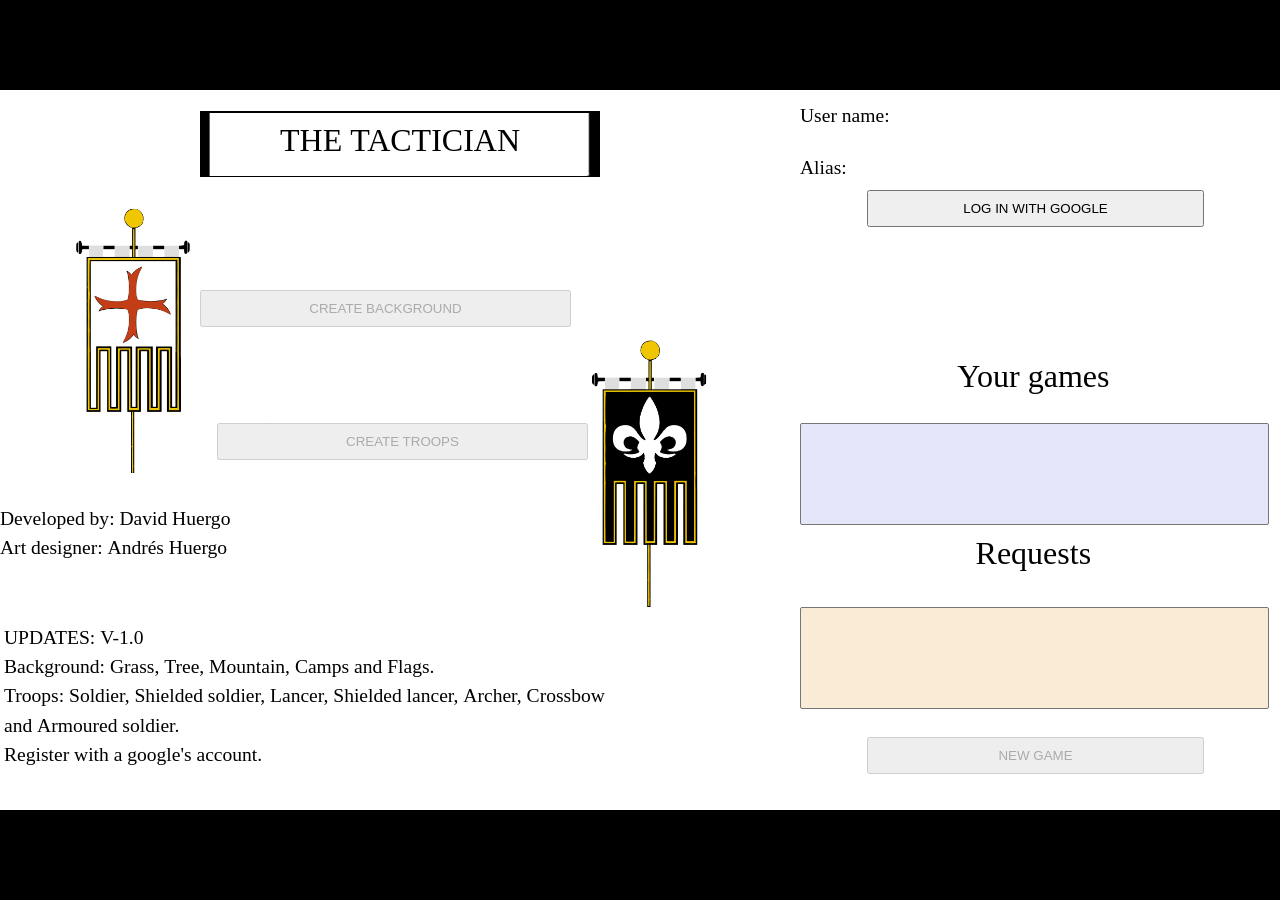
==== Tactician/index.html @ 802c5b06 "Add files via upload" ====
﻿<!DOCTYPE html>
<html>
<head>
    <meta charset="UTF-8" />
	<meta http-equiv="X-UA-Compatible" content="IE=edge,chrome=1" />
	<title>Estratega</title>
	
	<!-- Standardised web app manifest -->
	<link rel="manifest" href="appmanifest.json" />
	
	<!-- Allow fullscreen mode on iOS devices. (These are Apple specific meta tags.) -->
	<meta name="viewport" content="width=device-width, initial-scale=1.0, maximum-scale=1.0, minimum-scale=1.0, user-scalable=no, minimal-ui" />
	<meta name="apple-mobile-web-app-capable" content="yes" />
	<meta name="apple-mobile-web-app-status-bar-style" content="black" />
	<link rel="apple-touch-icon" sizes="256x256" href="icon-256.png" />
	<meta name="HandheldFriendly" content="true" />
	
	<!-- Chrome for Android web app tags -->
	<meta name="mobile-web-app-capable" content="yes" />
	<link rel="shortcut icon" sizes="256x256" href="icon-256.png" />

    <!-- All margins and padding must be zero for the canvas to fill the screen. -->
	<style type="text/css">
		* {
			padding: 0;
			margin: 0;
		}
		html, body {
			background: #000;
			color: #fff;
			overflow: hidden;
			touch-action: none;
			-ms-touch-action: none;
		}
		canvas {
			touch-action-delay: none;
			touch-action: none;
			-ms-touch-action: none;
		}
    </style>
	

</head> 
 
<body> 
	<div id="fb-root"></div>
	
	<script>
	// Issue a warning if trying to preview an exported project on disk.
	(function(){
		// Check for running exported on file protocol
		if (window.location.protocol.substr(0, 4) === "file")
		{
			alert("Exported games won't work until you upload them. (When running on the file:/// protocol, browsers block many features from working for security reasons.)");
		}
	})();
	</script>
	
	<!-- The canvas must be inside a div called c2canvasdiv -->
	<div id="c2canvasdiv">
	
		<!-- The canvas the project will render to.  If you change its ID, don't forget to change the
		ID the runtime looks for in the jQuery events above (ready() and cr_sizeCanvas()). -->
		<canvas id="c2canvas" width="1920" height="1080">
			<!-- This text is displayed if the visitor's browser does not support HTML5.
			You can change it, but it is a good idea to link to a description of a browser
			and provide some links to download some popular HTML5-compatible browsers. -->
			<h1>Your browser does not appear to support HTML5.  Try upgrading your browser to the latest version.  <a href="http://www.whatbrowser.org">What is a browser?</a>
			<br/><br/><a href="http://www.microsoft.com/windows/internet-explorer/default.aspx">Microsoft Internet Explorer</a><br/>
			<a href="http://www.mozilla.com/firefox/">Mozilla Firefox</a><br/>
			<a href="http://www.google.com/chrome/">Google Chrome</a><br/>
			<a href="http://www.apple.com/safari/download/">Apple Safari</a></h1>
		</canvas>
		
	</div>
	
	<!-- Pages load faster with scripts at the bottom -->
	
	<!-- Construct 2 exported games require jQuery. -->
	<script src="jquery-3.4.1.min.js"></script>

	<script src="firebase.js"></script>

	
    <!-- The runtime script.  You can rename it, but don't forget to rename the reference here as well.
    This file will have been minified and obfuscated if you enabled "Minify script" during export. -->
	<script src="c2runtime.js"></script>

    <script>
		// Start the Construct 2 project running on window load.
		jQuery(document).ready(function ()
		{			
			// Create new runtime using the c2canvas
			cr_createRuntime("c2canvas");
		});
		
		// Pause and resume on page becoming visible/invisible
		function onVisibilityChanged() {
			if (document.hidden || document.mozHidden || document.webkitHidden || document.msHidden)
				cr_setSuspended(true);
			else
				cr_setSuspended(false);
		};
		
		document.addEventListener("visibilitychange", onVisibilityChanged, false);
		document.addEventListener("mozvisibilitychange", onVisibilityChanged, false);
		document.addEventListener("webkitvisibilitychange", onVisibilityChanged, false);
		document.addEventListener("msvisibilitychange", onVisibilityChanged, false);
		
		function OnRegisterSWError(e)
		{
			console.warn("Failed to register service worker: ", e);
		};
		
		// Runtime calls this global method when ready to start caching (i.e. after startup).
		// This registers the service worker which caches resources for offline support.
		window.C2_RegisterSW = function C2_RegisterSW()
		{
			if (!navigator.serviceWorker)
				return;		// no SW support, ignore call
			
			try {
				navigator.serviceWorker.register("sw.js", { scope: "./" })
				.then(function (reg)
				{
					console.log("Registered service worker on " + reg.scope);
				})
				.catch(OnRegisterSWError);
			}
			catch (e)
			{
				OnRegisterSWError(e);
			}
		};
    </script>
</body> 
</html>
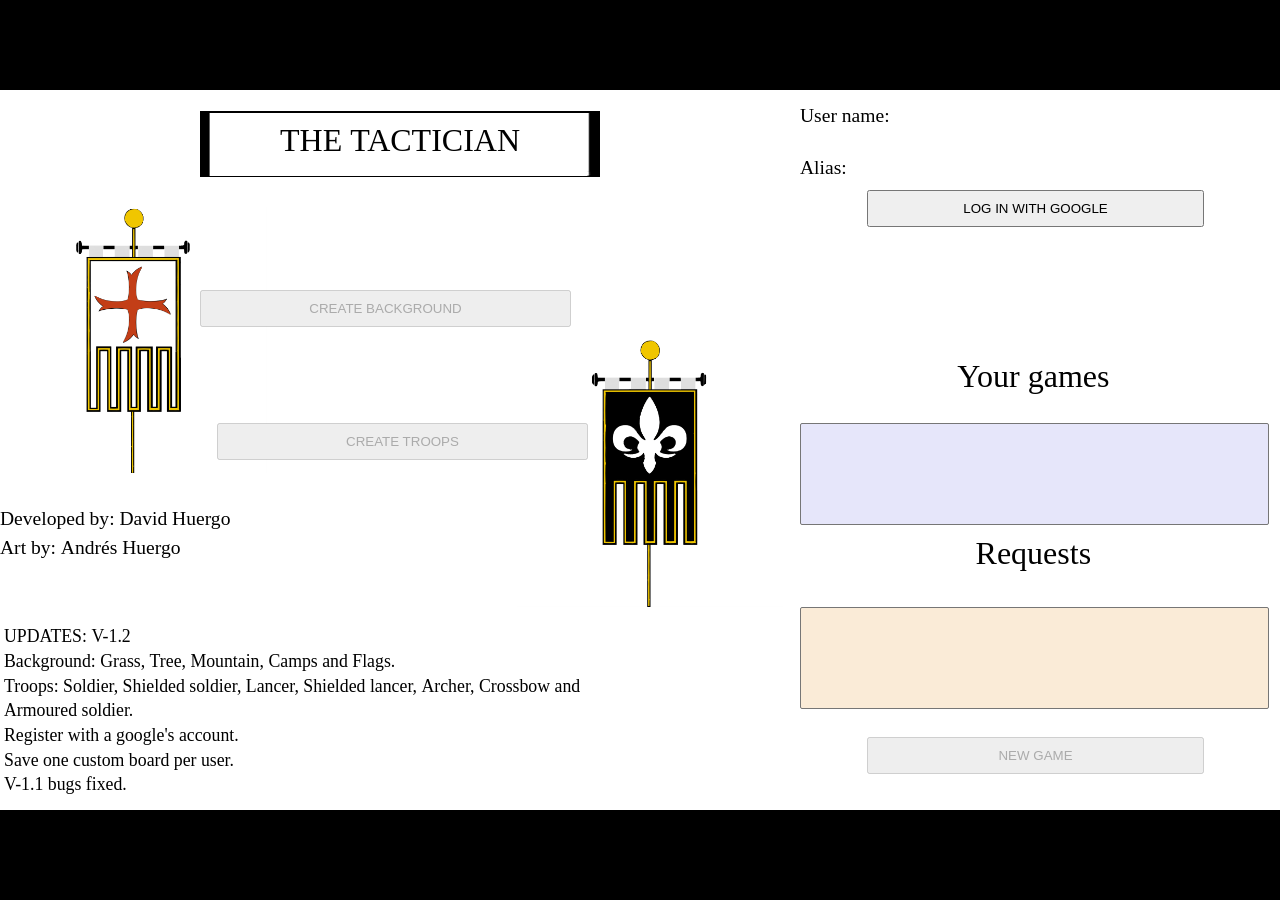
==== commit 60c3dd3d: "Add files via upload" ====
--- a/Tactician/index.html
+++ b/Tactician/index.html
@@ -3,7 +3,7 @@
 <head>
     <meta charset="UTF-8" />
 	<meta http-equiv="X-UA-Compatible" content="IE=edge,chrome=1" />
-	<title>Estratega</title>
+	<title>The Tactician</title>
 	
 	<!-- Standardised web app manifest -->
 	<link rel="manifest" href="appmanifest.json" />
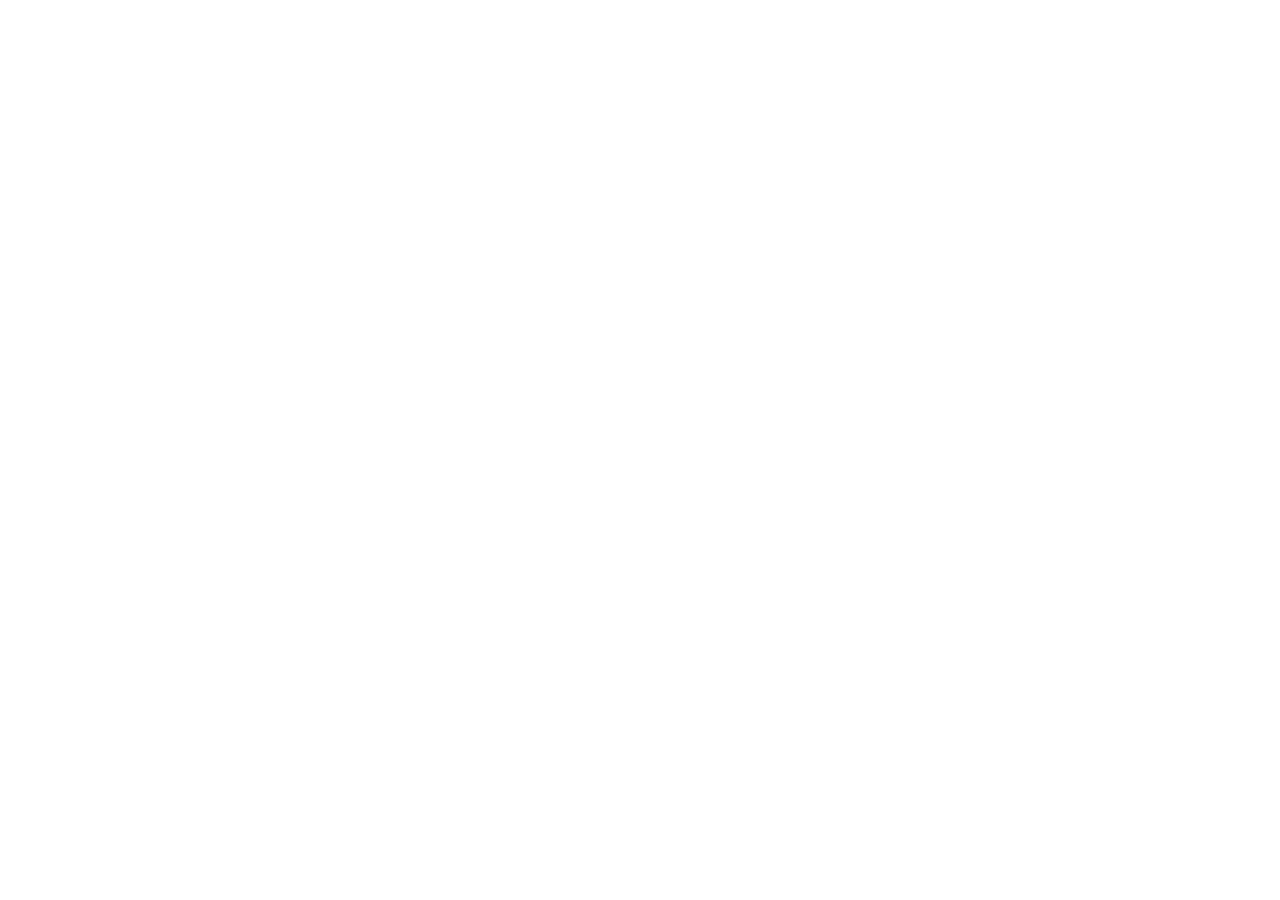
==== commit 352d2e95: "New Tactician -- UI/Cards/Pets" ====
--- a/Tactician/index.html
+++ b/Tactician/index.html
@@ -1,137 +1,18 @@
-﻿<!DOCTYPE html>
-<html>
-<head>
-    <meta charset="UTF-8" />
-	<meta http-equiv="X-UA-Compatible" content="IE=edge,chrome=1" />
-	<title>The Tactician</title>
-	
-	<!-- Standardised web app manifest -->
-	<link rel="manifest" href="appmanifest.json" />
-	
-	<!-- Allow fullscreen mode on iOS devices. (These are Apple specific meta tags.) -->
-	<meta name="viewport" content="width=device-width, initial-scale=1.0, maximum-scale=1.0, minimum-scale=1.0, user-scalable=no, minimal-ui" />
-	<meta name="apple-mobile-web-app-capable" content="yes" />
-	<meta name="apple-mobile-web-app-status-bar-style" content="black" />
-	<link rel="apple-touch-icon" sizes="256x256" href="icon-256.png" />
-	<meta name="HandheldFriendly" content="true" />
-	
-	<!-- Chrome for Android web app tags -->
-	<meta name="mobile-web-app-capable" content="yes" />
-	<link rel="shortcut icon" sizes="256x256" href="icon-256.png" />
-
-    <!-- All margins and padding must be zero for the canvas to fill the screen. -->
-	<style type="text/css">
-		* {
-			padding: 0;
-			margin: 0;
-		}
-		html, body {
-			background: #000;
-			color: #fff;
-			overflow: hidden;
-			touch-action: none;
-			-ms-touch-action: none;
-		}
-		canvas {
-			touch-action-delay: none;
-			touch-action: none;
-			-ms-touch-action: none;
-		}
-    </style>
-	
-
-</head> 
- 
-<body> 
-	<div id="fb-root"></div>
-	
-	<script>
-	// Issue a warning if trying to preview an exported project on disk.
-	(function(){
-		// Check for running exported on file protocol
-		if (window.location.protocol.substr(0, 4) === "file")
-		{
-			alert("Exported games won't work until you upload them. (When running on the file:/// protocol, browsers block many features from working for security reasons.)");
-		}
-	})();
-	</script>
-	
-	<!-- The canvas must be inside a div called c2canvasdiv -->
-	<div id="c2canvasdiv">
-	
-		<!-- The canvas the project will render to.  If you change its ID, don't forget to change the
-		ID the runtime looks for in the jQuery events above (ready() and cr_sizeCanvas()). -->
-		<canvas id="c2canvas" width="1920" height="1080">
-			<!-- This text is displayed if the visitor's browser does not support HTML5.
-			You can change it, but it is a good idea to link to a description of a browser
-			and provide some links to download some popular HTML5-compatible browsers. -->
-			<h1>Your browser does not appear to support HTML5.  Try upgrading your browser to the latest version.  <a href="http://www.whatbrowser.org">What is a browser?</a>
-			<br/><br/><a href="http://www.microsoft.com/windows/internet-explorer/default.aspx">Microsoft Internet Explorer</a><br/>
-			<a href="http://www.mozilla.com/firefox/">Mozilla Firefox</a><br/>
-			<a href="http://www.google.com/chrome/">Google Chrome</a><br/>
-			<a href="http://www.apple.com/safari/download/">Apple Safari</a></h1>
-		</canvas>
-		
-	</div>
-	
-	<!-- Pages load faster with scripts at the bottom -->
-	
-	<!-- Construct 2 exported games require jQuery. -->
-	<script src="jquery-3.4.1.min.js"></script>
-
-	<script src="firebase.js"></script>
-
-	
-    <!-- The runtime script.  You can rename it, but don't forget to rename the reference here as well.
-    This file will have been minified and obfuscated if you enabled "Minify script" during export. -->
-	<script src="c2runtime.js"></script>
-
-    <script>
-		// Start the Construct 2 project running on window load.
-		jQuery(document).ready(function ()
-		{			
-			// Create new runtime using the c2canvas
-			cr_createRuntime("c2canvas");
-		});
-		
-		// Pause and resume on page becoming visible/invisible
-		function onVisibilityChanged() {
-			if (document.hidden || document.mozHidden || document.webkitHidden || document.msHidden)
-				cr_setSuspended(true);
-			else
-				cr_setSuspended(false);
-		};
-		
-		document.addEventListener("visibilitychange", onVisibilityChanged, false);
-		document.addEventListener("mozvisibilitychange", onVisibilityChanged, false);
-		document.addEventListener("webkitvisibilitychange", onVisibilityChanged, false);
-		document.addEventListener("msvisibilitychange", onVisibilityChanged, false);
-		
-		function OnRegisterSWError(e)
-		{
-			console.warn("Failed to register service worker: ", e);
-		};
-		
-		// Runtime calls this global method when ready to start caching (i.e. after startup).
-		// This registers the service worker which caches resources for offline support.
-		window.C2_RegisterSW = function C2_RegisterSW()
-		{
-			if (!navigator.serviceWorker)
-				return;		// no SW support, ignore call
-			
-			try {
-				navigator.serviceWorker.register("sw.js", { scope: "./" })
-				.then(function (reg)
-				{
-					console.log("Registered service worker on " + reg.scope);
-				})
-				.catch(OnRegisterSWError);
-			}
-			catch (e)
-			{
-				OnRegisterSWError(e);
-			}
-		};
-    </script>
-</body> 
-</html> +<!DOCTYPE html>
+<html lang="en">
+  <head>
+    <meta charset="UTF-8" />
+    <link rel="icon" type="image/svg+xml" href="data:image/svg+xml,<svg xmlns='http://www.w3.org/2000/svg' viewBox='0 0 24 24' fill='%23e63946'><path d='M14.4 6L14 4H5v17h2v-7h5.6l.4 2h7V6z'/></svg>" />
+    <meta name="viewport" content="width=device-width, initial-scale=1.0, maximum-scale=1.0, user-scalable=no" />
+    <title>Estratega | Tactical Turn-Based Strategy Board Game</title>
+    <meta name="description" content="Estratega: A 2-player complete-information tactical board game of flags, terrain strategy, and battlefield mastery." />
+    <link rel="preconnect" href="https://fonts.googleapis.com">
+    <link rel="preconnect" href="https://fonts.gstatic.com" crossorigin>
+    <link href="https://fonts.googleapis.com/css2?family=Cinzel:wght@600;700;900&family=Outfit:wght@300;400;500;600;700;800&family=JetBrains+Mono:wght@400;600&family=Silkscreen:wght@400;700&display=swap" rel="stylesheet">
+    <script type="module" crossorigin src="/assets/index-DJFK3vzu.js"></script>
+    <link rel="stylesheet" crossorigin href="/assets/index-udi174yv.css">
+  </head>
+  <body>
+    <div id="root"></div>
+  </body>
+</html>
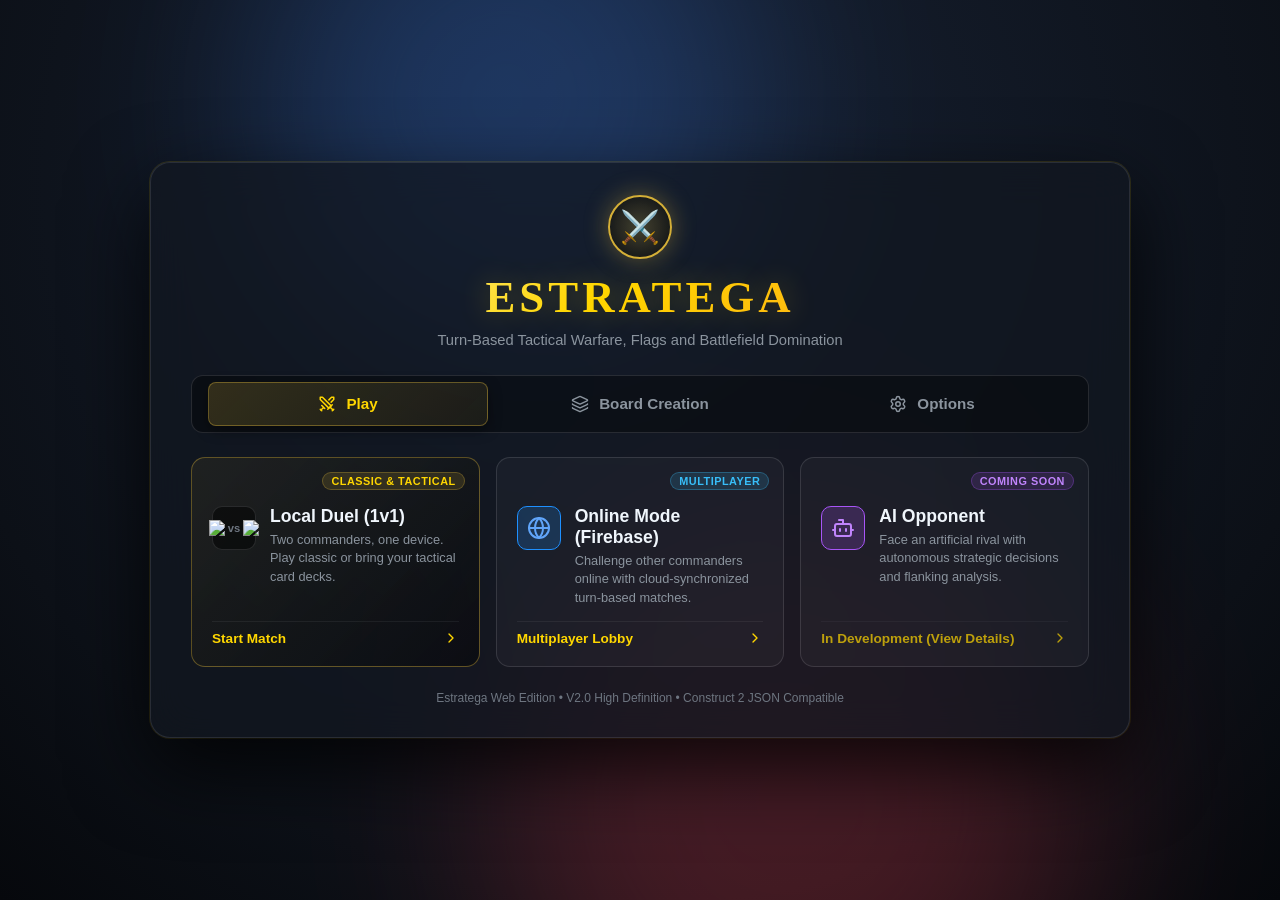
==== commit 3022ded9: "New Tactician directory update" ====
--- a/Tactician/index.html
+++ b/Tactician/index.html
@@ -9,8 +9,8 @@
     <link rel="preconnect" href="https://fonts.googleapis.com">
     <link rel="preconnect" href="https://fonts.gstatic.com" crossorigin>
     <link href="https://fonts.googleapis.com/css2?family=Cinzel:wght@600;700;900&family=Outfit:wght@300;400;500;600;700;800&family=JetBrains+Mono:wght@400;600&family=Silkscreen:wght@400;700&display=swap" rel="stylesheet">
-    <script type="module" crossorigin src="/assets/index-DJFK3vzu.js"></script>
-    <link rel="stylesheet" crossorigin href="/assets/index-udi174yv.css">
+    <script type="module" crossorigin src="index-DJFK3vzu.js"></script>
+    <link rel="stylesheet" crossorigin href="index-udi174yv.css">
   </head>
   <body>
     <div id="root"></div>
--- a/Tactician/index-udi174yv.css
+++ b/Tactician/index-udi174yv.css
@@ -0,0 +1 @@
+:root{--bg-primary: #0d1117;--bg-secondary: #161b22;--bg-card: rgba(22, 27, 34, .85);--border-color: rgba(240, 246, 252, .12);--border-accent: #d4af37;--color-flor: #457b9d;--color-flor-glow: rgba(69, 123, 157, .4);--color-cruz: #e63946;--color-cruz-glow: rgba(230, 57, 70, .4);--mask-blue: rgba(30, 144, 255, .38);--mask-blue-border: #1e90ff;--mask-yellow: rgba(255, 215, 0, .35);--mask-yellow-border: #ffd700;--mask-red: rgba(220, 20, 60, .45);--mask-red-border: #ff1744;--terrain-grass: #2d5a27;--terrain-grass-light: #3d7a35;--terrain-mountain: #3a3d40;--terrain-tree: #1b4332;--terrain-water: #0077b6;--terrain-dock: #8c5a3c;--terrain-ruins: #5c677d;--text-primary: #f0f6fc;--text-secondary: #8b949e;--text-muted: #6e7681;--font-main: "Outfit", -apple-system, BlinkMacSystemFont, "Segoe UI", Roboto, sans-serif;--font-title: "Cinzel", serif;--font-mono: "JetBrains Mono", monospace}*{box-sizing:border-box;margin:0;padding:0;user-select:none;-webkit-user-select:none}body{background-color:var(--bg-primary);color:var(--text-primary);font-family:var(--font-main);overflow:hidden;height:100vh;width:100vw}*{scrollbar-width:thin;scrollbar-color:rgba(255,255,255,.18) transparent}::-webkit-scrollbar{width:6px;height:6px}::-webkit-scrollbar-track{background:transparent}::-webkit-scrollbar-thumb{background:#ffffff2e;border-radius:6px}#root{height:100%;width:100%;display:flex;flex-direction:column}.app-container{display:flex;flex-direction:column;height:100vh;width:100vw;position:relative;background:radial-gradient(circle at 50% 20%,#1a2230,#0d1117 80%)}.top-hud{height:64px;background:var(--bg-card);-webkit-backdrop-filter:blur(12px);backdrop-filter:blur(12px);border-bottom:1px solid var(--border-color);display:flex;align-items:center;justify-content:space-between;padding:0 20px;z-index:100;box-shadow:0 4px 20px #0006}.hud-title-section{display:flex;align-items:center;gap:12px}.game-logo{font-family:var(--font-title);font-size:1.4rem;font-weight:800;letter-spacing:2px;background:linear-gradient(135deg,gold,#ffae19);-webkit-background-clip:text;-webkit-text-fill-color:transparent;display:flex;align-items:center;gap:8px}.hud-turn-badge{display:flex;align-items:center;gap:14px;padding:6px 16px;border-radius:30px;background:#0006;border:1px solid var(--border-color)}.turn-pill{padding:4px 14px;border-radius:20px;font-weight:700;font-size:.85rem;text-transform:uppercase;letter-spacing:1px;display:flex;align-items:center;gap:6px;box-shadow:0 0 12px currentColor}.turn-pill.flor{background:#457b9d33;color:#64b5f6;border:1px solid #64b5f6}.turn-pill.cruz{background:#e6394633;color:#ff6b6b;border:1px solid #ff6b6b}.ap-container{display:flex;align-items:center;gap:6px}.ap-pip{width:14px;height:14px;border-radius:3px;border:1px solid rgba(255,255,255,.2);background:#ffffff1a;transform:rotate(45deg);transition:all .25s cubic-bezier(.4,0,.2,1)}.ap-pip.active{background:#00e676;border-color:#69f0ae;box-shadow:0 0 8px #00e676b3}.ap-label{font-size:.8rem;font-family:var(--font-mono);font-weight:600;color:var(--text-secondary);margin-left:6px}.scores-section{display:flex;gap:16px}.score-tag{display:flex;align-items:center;gap:8px;font-size:.9rem;font-weight:600;padding:4px 12px;border-radius:8px;background:#0000004d}.score-tag.flor{color:#64b5f6;border-left:3px solid #64b5f6}.score-tag.cruz{color:#ff6b6b;border-left:3px solid #ff6b6b}.hud-actions{display:flex;gap:8px;align-items:center}.btn{display:inline-flex;align-items:center;gap:6px;padding:8px 14px;border-radius:8px;font-family:var(--font-main);font-size:.85rem;font-weight:600;cursor:pointer;border:1px solid var(--border-color);background:var(--bg-secondary);color:var(--text-primary);transition:all .15s ease}.btn:hover:not(:disabled){background:#f0f6fc1a;border-color:#f0f6fc4d;transform:translateY(-1px)}.btn:active:not(:disabled){transform:translateY(0)}.btn:disabled{opacity:.4;cursor:not-allowed}.btn-primary{background:linear-gradient(135deg,#238636,#2ea043);border-color:#2ea043;color:#fff}.btn-primary:hover:not(:disabled){background:linear-gradient(135deg,#2ea043,#3fb950);box-shadow:0 0 12px #2ea04366}.btn-danger{background:linear-gradient(135deg,#da3633,#f85149);border-color:#f85149;color:#fff}.btn-icon-only{padding:8px;border-radius:8px}.game-workspace{flex:1;display:flex;position:relative;overflow:hidden}.game-workspace-fullscreen{flex:1;min-height:0;display:flex;position:relative;overflow:hidden;width:100%}.board-viewport{flex:1;height:100vh;position:relative;overflow:hidden;cursor:default;display:flex;align-items:center;justify-content:center}.board-viewport:active{cursor:default}.board-transform-container{transform-origin:center center;will-change:transform;display:flex;align-items:center;justify-content:center;transition:transform .05s linear}.board-grid-wrapper{padding:12px;background:#11141a;border-radius:12px;box-shadow:0 20px 50px #000c,0 0 0 1px #ffffff1a;position:relative}.board-grid{display:grid;gap:2px;background:#080a0e;padding:4px;border-radius:8px;border:2px solid #2d333b}.tile{position:relative;display:flex;align-items:center;justify-content:center;border-radius:4px;transition:background-color .2s ease;overflow:hidden}.tile-sprite{position:absolute;top:0;right:0;bottom:0;left:0;width:100%;height:100%;pointer-events:none;-webkit-user-select:none;user-select:none}.tile-terrain-sprite{z-index:0;object-fit:cover}.tile-grass{background:radial-gradient(circle at 30% 30%,#366d2f,#285423 70%,#1f421b);border:1px solid rgba(255,255,255,.04)}.tile-mountain{background:radial-gradient(circle at 40% 40%,#525860,#343a40 80%,#212529);border:1px solid rgba(0,0,0,.4)}.tile-tree{background:radial-gradient(circle at 50% 50%,#23533e,#163829 80%,#0d2319);border:1px solid rgba(40,167,69,.2)}.tile-ruins{background:radial-gradient(circle at 50% 50%,#6c757d,#495057 80%,#343a40);border:1px solid rgba(255,255,255,.1)}.tile-water{background:radial-gradient(circle at 30% 30%,#0096c7,#0077b6,#023e8a);border:1px solid rgba(0,180,216,.3)}.tile-dock{background:radial-gradient(circle at 50% 50%,#a0643b,#7f4f24 80%,#582f0e);border:1px solid rgba(212,163,115,.4)}.flag-banner{position:absolute;top:0;right:0;bottom:0;left:0;display:flex;align-items:center;justify-content:center;pointer-events:none;z-index:2}.tile-flag-sprite{object-fit:contain;mix-blend-mode:multiply}.camp-badge{position:absolute;top:0;right:0;bottom:0;left:0;display:flex;align-items:center;justify-content:center;pointer-events:none;z-index:2;opacity:.8}.tile-camp-sprite{object-fit:contain;mix-blend-mode:multiply}.tile-bomb-sprite{z-index:3;object-fit:contain}.camp-flor{border:2px dashed rgba(69,123,157,.6);background:#457b9d1a}.camp-cruz{border:2px dashed rgba(230,57,70,.6);background:#e639461a}.tile-coords{position:absolute;bottom:2px;right:3px;font-family:var(--font-mono);font-size:8px;color:#ffffff40;pointer-events:none}.mask-overlay{position:absolute;top:0;right:0;bottom:0;left:0;z-index:10;display:flex;cursor:pointer;transition:all .15s ease}.mask-allied-move{background-color:var(--mask-blue);border:2px solid var(--mask-blue-border);box-shadow:inset 0 0 10px #1e90ff66}.mask-allied-move:hover{background-color:#1e90ff99;box-shadow:inset 0 0 16px #1e90ffcc,0 0 12px #1e90ff}.ap-cost-badge{position:absolute;top:2px;left:2px;min-width:18px;height:18px;padding:0 4px;border-radius:4px;background:#0d1117;border:1px solid #1e90ff;color:#60a5fa;font-family:var(--font-mono);font-size:11px;font-weight:800;display:flex;align-items:center;justify-content:center;box-shadow:0 2px 4px #00000080;pointer-events:none}.mask-enemy-move{background-color:var(--mask-yellow);border:2px solid var(--mask-yellow-border);box-shadow:inset 0 0 8px #ffd7004d;cursor:default}.mask-enemy-move .ap-cost-badge{border-color:gold;color:#fbbf24}.mask-attack-target{background-color:var(--mask-red);border:2px solid var(--mask-red-border);box-shadow:0 0 12px #ff1744cc,inset 0 0 12px #ff174499;animation:pulse-red 1.2s infinite ease-in-out;cursor:crosshair}.mask-attack-target:hover{background-color:#ff1744a6;transform:scale(1.02)}@keyframes pulse-red{0%{box-shadow:0 0 8px #ff174499,inset 0 0 8px #ff174466}50%{box-shadow:0 0 18px #ff1744e6,inset 0 0 18px #ff1744b3}to{box-shadow:0 0 8px #ff174499,inset 0 0 8px #ff174466}}.crosshair-icon{position:absolute;top:0;right:0;bottom:0;left:0;display:flex;align-items:center;justify-content:center;color:#ff1744;pointer-events:none}.unit-sprite-container{position:absolute;top:4px;right:4px;bottom:4px;left:4px;display:flex;align-items:center;justify-content:center;z-index:5;cursor:pointer;transition:transform .2s cubic-bezier(.34,1.56,.64,1)}.editor-board-viewport .unit-sprite-container{pointer-events:none}.unit-sprite-container:hover{transform:scale(1.08)}.unit-sprite-container.selected{transform:scale(1.12);filter:drop-shadow(0 0 10px #ffd700)}.unit-card{width:100%;height:100%;border-radius:8px;position:relative;display:flex;flex-direction:column;align-items:center;justify-content:center;box-shadow:none;border:0}.unit-card.team-flor,.unit-card.team-cruz{background:transparent}.unit-image{width:100%;height:100%;object-fit:contain;pointer-events:none;-webkit-user-select:none;user-select:none;filter:drop-shadow(0 2px 3px rgba(0,0,0,.65))}.unit-icon{color:#fff;filter:drop-shadow(0 2px 4px rgba(0,0,0,.5))}.unit-abbr{font-family:var(--font-mono);font-weight:800;font-size:10px;color:#ffffffe6;text-shadow:0 1px 2px black;margin-top:1px}.shield-stack{position:absolute;top:1px;right:1px;display:flex;align-items:flex-start;justify-content:flex-end;z-index:8;pointer-events:none}.life-shield{width:auto;max-width:30%;object-fit:contain;object-position:top right;border-radius:2px;filter:drop-shadow(0 1px 2px rgba(0,0,0,.8));pointer-events:none;-webkit-user-select:none;user-select:none}.unit-acted{opacity:.6;filter:grayscale(.4)}.unit-frozen{filter:hue-rotate(180deg) drop-shadow(0 0 8px #00f0ff)}.team-shield-icon{width:22px;height:22px;object-fit:contain;vertical-align:middle;filter:drop-shadow(0 1px 2px rgba(0,0,0,.7))}.score-tag .team-shield-icon{width:18px;height:18px}.side-panel{width:320px;background:var(--bg-card);-webkit-backdrop-filter:blur(12px);backdrop-filter:blur(12px);border-left:1px solid var(--border-color);display:flex;flex-direction:column;gap:16px;padding:16px;z-index:90;box-shadow:-4px 0 20px #0006}.panel-card{background:#00000059;border:1px solid var(--border-color);border-radius:10px;padding:14px;display:flex;flex-direction:column;gap:10px}.panel-title{font-size:.8rem;font-weight:700;text-transform:uppercase;letter-spacing:1px;color:var(--text-secondary);display:flex;align-items:center;justify-content:space-between}.unit-detail-header{display:flex;align-items:center;gap:12px}.unit-avatar-preview{width:46px;height:46px;border-radius:10px;display:flex;align-items:center;justify-content:center;border:2px solid rgba(255,255,255,.2)}.unit-avatar-preview.flor{background:linear-gradient(135deg,#457b9d,#1d3557)}.unit-avatar-preview.cruz{background:linear-gradient(135deg,#e63946,#7a131b)}.unit-avatar-shield{width:38px;height:38px;object-fit:contain;filter:drop-shadow(0 1px 2px rgba(0,0,0,.7))}.unit-detail-meta h3{font-size:1.05rem;font-weight:700;color:var(--text-primary)}.unit-detail-meta p{font-size:.8rem;color:var(--text-secondary)}.unit-stats-grid{display:grid;grid-template-columns:repeat(2,1fr);gap:8px}.stat-box{background:#ffffff0a;padding:8px;border-radius:6px;border:1px solid rgba(255,255,255,.05)}.stat-label{font-size:.7rem;color:var(--text-muted);text-transform:uppercase}.stat-val{font-family:var(--font-mono);font-size:.95rem;font-weight:700;color:var(--text-primary);margin-top:2px}.special-badge-box{background:#d4af371a;border:1px solid rgba(212,175,55,.3);padding:8px;border-radius:6px;font-size:.75rem;color:gold;line-height:1.3}.battle-log-list{display:flex;flex-direction:column;gap:6px;max-height:200px;overflow-y:auto;padding-right:4px}.battle-log-list::-webkit-scrollbar{width:4px}.battle-log-list::-webkit-scrollbar-thumb{background:#fff3;border-radius:4px}.log-item{font-size:.78rem;padding:6px 8px;border-radius:6px;background:#ffffff05;border-left:2px solid var(--border-color);line-height:1.35}.log-item.kill{border-left-color:#ff1744;background:#ff174414}.log-item.attack{border-left-color:#ff9100}.log-item.move{border-left-color:#2979ff}.log-item.victory{border-left-color:gold;background:#ffd7001a;font-weight:700}.modal-backdrop{position:fixed;top:0;right:0;bottom:0;left:0;background:#000000bf;-webkit-backdrop-filter:blur(8px);backdrop-filter:blur(8px);display:flex;align-items:center;justify-content:center;z-index:1000;animation:fadeIn .2s ease}.modal-content{background:var(--bg-secondary);border:1px solid var(--border-color);border-radius:14px;width:90%;max-width:580px;max-height:85vh;display:flex;flex-direction:column;box-shadow:0 25px 60px #000c;overflow:hidden}.modal-header{padding:16px 20px;border-bottom:1px solid var(--border-color);display:flex;align-items:center;justify-content:space-between}.modal-header h2{font-family:var(--font-title);font-size:1.3rem;color:var(--text-primary)}.modal-body{padding:20px;overflow-y:auto;display:flex;flex-direction:column;gap:16px}.modal-footer{padding:14px 20px;border-top:1px solid var(--border-color);display:flex;justify-content:flex-end;gap:10px;background:#0003}.victory-hero{text-align:center;display:flex;flex-direction:column;align-items:center;gap:12px;padding:10px 0}.victory-trophy{font-size:3.5rem;animation:bounce 1s infinite alternate ease-in-out}@keyframes bounce{0%{transform:translateY(0)}to{transform:translateY(-10px)}}@keyframes fadeIn{0%{opacity:0}to{opacity:1}}@media(max-width:1100px){.right-hud-panel{width:310px!important;min-width:290px!important}}@media(max-width:700px){.game-workspace-fullscreen{flex-direction:column}.board-stage{height:58vh;flex:none}.board-viewport{height:100%!important}.right-hud-panel{width:100%!important;max-width:none!important;height:42vh!important;border-left:none;border-top:1px solid var(--border-color)}}.home-screen-container{width:100vw;height:100vh;position:relative;display:flex;align-items:center;justify-content:center;background:radial-gradient(circle at 50% 20%,#172133,#0c1017 75%,#06080c);overflow:hidden;padding:20px}.home-ambient-glow{position:absolute;border-radius:50%;pointer-events:none;filter:blur(100px);opacity:.25}.home-ambient-glow.glow-top{width:500px;height:500px;top:-150px;left:20%;background:#3b82f6}.home-ambient-glow.glow-bottom{width:600px;height:600px;bottom:-200px;right:15%;background:#e63946}.home-content-box{width:100%;max-width:980px;max-height:94vh;display:flex;flex-direction:column;background:#121721bf;-webkit-backdrop-filter:blur(20px);backdrop-filter:blur(20px);border:1px solid rgba(255,255,255,.1);border-radius:20px;box-shadow:0 30px 80px #000c,0 0 0 1px #ffd70026;padding:32px 40px;z-index:10;overflow-y:auto}.home-header{text-align:center;margin-bottom:24px}.home-brand-emblem{display:inline-flex;align-items:center;justify-content:center;width:64px;height:64px;border-radius:50%;background:radial-gradient(circle,#d4af3740,#0009);border:2px solid #d4af37;box-shadow:0 0 24px #d4af3766;margin-bottom:12px}.emblem-icon{font-size:2rem}.home-title{font-family:var(--font-title);font-size:2.8rem;font-weight:900;letter-spacing:4px;background:linear-gradient(135deg,#fff,gold 45%,#ffae19 80%,#d4af37);-webkit-background-clip:text;-webkit-text-fill-color:transparent;margin-bottom:6px;text-shadow:0 0 30px rgba(255,215,0,.3)}.home-subtitle{font-size:.92rem;color:var(--text-secondary);max-width:600px;margin:0 auto;line-height:1.5}.home-menu-tabs{display:flex;gap:12px;justify-content:center;background:#00000059;padding:6px;border-radius:12px;border:1px solid var(--border-color);margin-bottom:24px}.home-tab-btn{flex:1;max-width:280px;padding:12px 18px;border-radius:8px;border:none;background:transparent;color:var(--text-secondary);font-family:var(--font-main);font-weight:700;font-size:.95rem;cursor:pointer;display:flex;align-items:center;justify-content:center;gap:10px;transition:all .2s ease}.home-tab-btn:hover{color:var(--text-primary);background:#ffffff0a}.home-tab-btn.active{background:linear-gradient(135deg,#d4af3733,#d4af3714);color:gold;border:1px solid rgba(212,175,55,.4);box-shadow:0 4px 14px #0006}.menu-grid{display:grid;grid-template-columns:repeat(auto-fit,minmax(280px,1fr));gap:16px}.mode-card{background:#ffffff08;border:1px solid var(--border-color);border-radius:14px;padding:48px 20px 20px;cursor:pointer;display:flex;flex-direction:column;justify-content:space-between;gap:14px;position:relative;overflow:hidden;transition:all .25s cubic-bezier(.4,0,.2,1)}.mode-card:hover{transform:translateY(-3px);border-color:#ffd70066;background:#ffffff0f;box-shadow:0 12px 30px #00000080,0 0 20px #d4af3726}.mode-card.featured{border-color:#d4af3766;background:linear-gradient(135deg,#d4af3714,#0006)}.mode-card-badge{position:absolute;top:14px;right:14px;white-space:nowrap;font-size:.68rem;font-weight:800;letter-spacing:.5px;padding:2px 8px;border-radius:20px;background:#d4af3726;color:gold;border:1px solid rgba(212,175,55,.3)}.mode-card-badge.online-badge{background:#38bdf826;color:#38bdf8;border-color:#38bdf84d}.mode-card-badge.coming-soon-badge{background:#a855f726;color:#c084fc;border-color:#a855f74d}.mode-card-header{display:flex;gap:14px;align-items:flex-start}.mode-card-icon{width:44px;height:44px;border-radius:10px;display:flex;align-items:center;justify-content:center;flex-shrink:0}.mode-card-icon.flor-cruz-icon{background:#00000080;border:1px solid var(--border-color);display:flex;align-items:center;justify-content:center;gap:3px;font-size:.7rem;font-weight:800;color:var(--text-muted)}.team-shield-mini{width:16px;height:16px;object-fit:contain}.team-shield-tiny{width:14px;height:14px;object-fit:contain;vertical-align:middle}.mode-card-title{font-size:1.1rem;font-weight:700;color:var(--text-primary);margin-bottom:4px}.mode-card-desc{font-size:.8rem;color:var(--text-secondary);line-height:1.45}.quick-card-toggle{background:#0000004d;padding:8px 12px;border-radius:8px;border:1px solid rgba(255,255,255,.06)}.mode-card-cta{display:flex;align-items:center;justify-content:space-between;font-size:.85rem;font-weight:700;color:gold;padding-top:8px;border-top:1px solid rgba(255,255,255,.06)}.options-panel-container{display:flex;flex-direction:column;gap:12px}.option-row-item{display:flex;align-items:center;justify-content:space-between;padding:14px 18px;background:#00000040;border:1px solid var(--border-color);border-radius:10px}.option-info{display:flex;align-items:center;gap:14px}.option-icon-box{width:40px;height:40px;border-radius:8px;background:#ffffff0a;display:flex;align-items:center;justify-content:center}.option-title{font-weight:700;font-size:.95rem;color:var(--text-primary)}.option-desc{font-size:.78rem;color:var(--text-secondary);margin-top:2px}.home-footer{text-align:center;margin-top:24px;font-size:.75rem;color:var(--text-muted)}.right-hud-panel{width:380px;min-width:350px;max-width:420px;height:100vh;background:var(--bg-card);-webkit-backdrop-filter:blur(14px);backdrop-filter:blur(14px);border-left:1px solid var(--border-color);display:flex;flex-direction:column;gap:10px;padding:14px;overflow-y:auto;z-index:90;box-shadow:-6px 0 25px #00000080}.hud-header-bar{display:flex;align-items:center;justify-content:space-between;padding-bottom:8px;border-bottom:1px solid var(--border-color)}.hud-logo-mini{display:flex;align-items:center;gap:6px;font-family:var(--font-title);font-weight:800;font-size:1rem;background:linear-gradient(135deg,gold,#ffae19);-webkit-background-clip:text;-webkit-text-fill-color:transparent}.round-pill{font-family:var(--font-mono);font-size:.75rem;padding:2px 6px;background:#0006;border:1px solid var(--border-color);border-radius:4px;color:var(--text-secondary);-webkit-text-fill-color:var(--text-secondary)}.online-turn-banner{padding:6px 12px;border-radius:6px;border:1px solid;display:flex;align-items:center;gap:8px}.turn-status-card{padding:12px;gap:10px}.turn-indicator-row{display:flex;align-items:center;justify-content:space-between}.ap-counter-pill{display:flex;align-items:center;gap:8px;background:#0006;padding:4px 10px;border-radius:16px;border:1px solid var(--border-color)}.ap-pips-row{display:flex;align-items:center;gap:5px}.ap-text{font-family:var(--font-mono);font-weight:700;font-size:.8rem;color:var(--text-primary)}.scores-row{display:flex;gap:8px}.score-badge{flex:1;display:flex;align-items:center;gap:6px;padding:6px 10px;border-radius:6px;background:#0000004d;font-size:.8rem;font-family:var(--font-mono)}.score-badge.flor{border-left:3px solid #60a5fa;color:#93c5fd}.score-badge.cruz{border-left:3px solid #f87171;color:#fca5a5}.turn-actions-card{display:flex;flex-direction:column;gap:8px}.actions-primary-row{display:flex;gap:8px}.btn-reserves{flex:1;border-color:#d4af37;color:gold;position:relative;justify-content:center}.reserves-highlight-pulse{background:linear-gradient(135deg,#d4af3740,#ffd70026)!important;border:2px solid #ffd700!important;box-shadow:0 0 20px #ffd700cc,inset 0 0 12px #ffd70066!important;animation:pulse-reserves 1.5s infinite ease-in-out}@keyframes pulse-reserves{0%{box-shadow:0 0 10px #ffd70099,inset 0 0 8px #ffd7004d;transform:scale(1)}50%{box-shadow:0 0 25px #ffd700f2,inset 0 0 16px #ffd70099;transform:scale(1.02)}to{box-shadow:0 0 10px #ffd70099,inset 0 0 8px #ffd7004d;transform:scale(1)}}.reserves-pill-alert{background:gold;color:#000;font-size:.65rem;font-weight:800;padding:1px 5px;border-radius:10px;letter-spacing:.5px}.reserves-toast-banner{background:linear-gradient(90deg,#d4af3733,#0006);border:1px solid #ffd700;padding:8px 12px;border-radius:8px;font-size:.78rem;color:gold;font-weight:600;display:flex;align-items:center;gap:8px;animation:fadeIn .3s ease}.targeting-card-banner{background:#eab30826;border:1px solid #eab308;padding:8px 12px;border-radius:8px;font-size:.78rem;color:#facc15;display:flex;align-items:center;justify-content:space-between}.btn-undo{flex:1;justify-content:center}.btn-end-turn{padding:10px;font-size:.95rem;justify-content:center;gap:8px}.tactical-cards-tray{padding:10px 12px}.cards-tray-header{display:flex;align-items:center;justify-content:space-between;margin-bottom:8px}.cards-hand-list{display:flex;flex-direction:column;gap:6px;max-height:180px;overflow-y:auto}.hand-card-chip{display:flex;align-items:center;justify-content:space-between;padding:6px 10px;border-radius:6px;background:#0000004d;border:1px solid var(--border-color);cursor:pointer;transition:all .15s ease}.hand-card-chip.playable:hover{background:#ffffff14;border-color:#ffffff4d;transform:translate(2px)}.hand-card-chip.locked{opacity:.5;cursor:not-allowed}.card-chip-badges{display:flex;flex-direction:column;gap:3px;align-items:flex-end}.chip-badge{font-family:var(--font-mono);font-size:.65rem;font-weight:700;padding:1px 4px;border-radius:3px}.chip-badge.ap{background:#eab30833;color:#facc15;border:1px solid rgba(234,179,8,.4)}.chip-badge.pts{background:#3b82f633;color:#60a5fa;border:1px solid rgba(59,130,246,.4)}.battle-log-accordion{padding:8px 12px}.battle-log-toggle-btn{width:100%;display:flex;align-items:center;justify-content:space-between;background:none;border:none;color:var(--text-secondary);font-size:.8rem;font-weight:700;cursor:pointer;padding:4px 0}.hud-bottom-utilities{display:flex;gap:8px;margin-top:auto;padding-top:8px;border-top:1px solid var(--border-color);justify-content:flex-end}.fullscreen-editor-layout{display:flex;width:100vw;height:100vh;position:relative;overflow:hidden;background:radial-gradient(circle at 50% 20%,#151c27,#0c1017 80%)}.editor-board-viewport{flex:1;height:100vh;position:relative;overflow:hidden;cursor:default;display:flex;align-items:center;justify-content:flex-start;padding-left:24px}.editor-side-panel{width:380px;min-width:350px;max-width:420px;height:100vh;background:var(--bg-card);-webkit-backdrop-filter:blur(14px);backdrop-filter:blur(14px);border-left:1px solid var(--border-color);display:flex;flex-direction:column;gap:12px;padding:16px;overflow-y:auto;z-index:90}.panel-header-row{display:flex;align-items:center;gap:12px}.btn-back{padding:6px 10px;font-size:.8rem}.editor-panel-title{font-size:1.05rem;font-family:var(--font-title);color:var(--text-primary);margin:0}.card-section-header{display:flex;align-items:center;gap:8px;font-size:.82rem;font-weight:700;color:var(--text-primary)}.palette-grid{display:grid;grid-template-columns:repeat(2,1fr);gap:6px;margin-top:8px}.palette-item-btn{padding:8px 10px;border-radius:6px;background:#0000004d;border:1px solid var(--border-color);color:var(--text-secondary);font-size:.78rem;font-weight:600;cursor:pointer;text-align:left;transition:all .15s ease}.palette-item-btn:hover{background:#ffffff0d;color:var(--text-primary)}.palette-item-btn.active{background:#d4af372e;border-color:gold;color:gold}.floating-zoom-controls{position:absolute;bottom:20px;left:20px;display:flex;gap:6px;background:#0009;-webkit-backdrop-filter:blur(8px);backdrop-filter:blur(8px);padding:6px;border-radius:10px;border:1px solid var(--border-color);z-index:50}.balance-card{background:#00000059}.team-score-meter{padding:8px 10px;border-radius:8px;background:#0003}.team-score-meter.flor{border-left:3px solid #60a5fa}.team-score-meter.cruz{border-left:3px solid #f87171}.meter-val{font-family:var(--font-mono);font-weight:800;font-size:1.15rem;color:var(--text-primary);margin-top:2px}.meter-sub{font-size:.7rem;color:var(--text-muted)}.validation-warning-box{display:flex;align-items:center;gap:8px;background:#f59e0b26;border:1px solid #f59e0b;padding:8px 12px;border-radius:6px;font-size:.78rem;color:#fbbf24}.troops-palette-list{display:flex;flex-direction:column;gap:6px;max-height:280px;overflow-y:auto}.troop-palette-item{display:flex;align-items:center;gap:10px;padding:6px 8px;border-radius:6px;background:#00000040;border:1px solid var(--border-color);cursor:pointer;transition:all .15s ease}.troop-palette-item:hover{background:#ffffff0d}.troop-palette-item.active{border-color:gold;background:#d4af3726}.troop-palette-icon{width:32px;height:32px;display:flex;align-items:center;justify-content:center}.troop-thumb{width:100%;height:100%;object-fit:contain}.troop-point-tag{font-family:var(--font-mono);font-weight:800;font-size:.78rem;color:gold}.deck-editor-container{width:100vw;height:100vh;display:flex;flex-direction:column;background:radial-gradient(circle at 50% 20%,#151b27,#0c1017 80%)}.deck-editor-header{height:60px;padding:0 24px;display:flex;align-items:center;justify-content:space-between;border-bottom:1px solid var(--border-color);background:var(--bg-card);-webkit-backdrop-filter:blur(12px);backdrop-filter:blur(12px)}.deck-editor-workspace{flex:1;display:flex;overflow:hidden}.card-browser-section{flex:1;padding:20px 24px;overflow-y:auto;display:flex;flex-direction:column;gap:16px}.category-filter-tabs{display:flex;gap:8px;flex-wrap:wrap}.filter-tab-btn{padding:6px 14px;border-radius:20px;border:1px solid var(--border-color);background:#0000004d;color:var(--text-secondary);font-size:.8rem;font-weight:600;cursor:pointer;transition:all .15s ease}.filter-tab-btn.active{background:#ffffff1a;color:var(--text-primary);border-color:gold}.card-cards-grid{display:grid;grid-template-columns:repeat(auto-fill,minmax(260px,1fr));gap:14px}.tactical-card-widget{background:#121721cc;border:1px solid;border-radius:10px;padding:12px;display:flex;flex-direction:column;justify-content:space-between;gap:10px;box-shadow:0 6px 16px #0006}.card-header-bar{display:flex;align-items:center;justify-content:space-between;padding:4px 6px;border-radius:4px}.card-title-text{font-weight:700;font-size:.85rem}.card-rarity-badge{font-size:.65rem;text-transform:uppercase;color:var(--text-muted);font-weight:700}.card-description-text{font-size:.76rem;color:var(--text-secondary);line-height:1.4}.card-footer-bar{display:flex;align-items:center;justify-content:space-between;padding-top:8px;border-top:1px solid rgba(255,255,255,.05)}.card-cost-tags{display:flex;gap:6px}.cost-tag{font-family:var(--font-mono);font-size:.7rem;font-weight:700;padding:2px 6px;border-radius:4px}.cost-tag.ap{background:#eab30833;color:#facc15}.cost-tag.pts{background:#3b82f633;color:#60a5fa}.card-action-counter{display:flex;align-items:center;gap:6px}.btn-counter{width:22px;height:22px;border-radius:4px;border:1px solid var(--border-color);background:#ffffff0f;color:#fff;cursor:pointer;display:flex;align-items:center;justify-content:center}.counter-val{font-family:var(--font-mono);font-weight:800;font-size:.85rem;min-width:14px;text-align:center}.current-deck-sidebar{width:360px;border-left:1px solid var(--border-color);background:var(--bg-card);-webkit-backdrop-filter:blur(12px);backdrop-filter:blur(12px);padding:16px;display:flex;flex-direction:column;gap:12px;overflow-y:auto}.deck-name-input{width:100%;background:#0006;border:1px solid var(--border-color);color:var(--text-primary);padding:8px 10px;border-radius:6px;font-size:.85rem;margin-top:4px}.deck-card-strip{display:flex;align-items:center;justify-content:space-between;padding:6px 10px;border-radius:4px;background:#0000004d}.btn-mini{width:18px;height:18px;border-radius:3px;border:1px solid var(--border-color);background:#ffffff0f;color:#fff;cursor:pointer;display:flex;align-items:center;justify-content:center;font-size:.75rem}.preset-deck-row{display:flex;align-items:center;justify-content:space-between;padding:6px 8px;border-radius:6px;background:#00000040;border:1px solid var(--border-color);cursor:pointer}.preset-deck-row:hover{background:#ffffff0a}.notification-pill{display:inline-flex;align-items:center;gap:6px;background:#10b98133;border:1px solid #10b981;color:#34d399;padding:4px 12px;border-radius:20px;font-size:.8rem;font-weight:600}:root{--font-pixel: "Silkscreen", "JetBrains Mono", monospace}.board-stage{flex:1;min-width:0;position:relative;display:flex;overflow:clip}.match-setup-modal{max-width:760px}.setup-mode-switch{display:grid;grid-template-columns:1fr 1fr;gap:12px}.setup-mode-option{display:flex;align-items:center;gap:14px;padding:16px;text-align:left;border-radius:12px;border:1px solid var(--border-color);background:#0000004d;color:var(--text-secondary);cursor:pointer;font-family:var(--font-main);transition:all .18s ease}.setup-mode-option strong{display:block;font-size:1rem;color:var(--text-primary);margin-bottom:2px}.setup-mode-option span{font-size:.78rem;line-height:1.35}.setup-mode-option:hover{border-color:#ffffff4d;transform:translateY(-1px)}.setup-mode-option.selected{border-color:gold;background:linear-gradient(135deg,#d4af372e,#00000059);color:gold;box-shadow:0 0 18px #d4af3733}.setup-mode-option.cards.selected{border-color:#c084fc;color:#c084fc;background:linear-gradient(135deg,#a855f733,#00000059);box-shadow:0 0 18px #a855f740}.setup-decks-row{display:grid;grid-template-columns:1fr 1fr;gap:14px;animation:fadeIn .25s ease}.setup-deck-column{display:flex;flex-direction:column;gap:8px;padding:12px;border-radius:12px;background:#00000040;border-top:3px solid #60a5fa}.setup-deck-column.team-cruz{border-top-color:#f87171}.setup-deck-column-header{display:flex;align-items:center;gap:8px;font-weight:700;font-size:.9rem}.setup-deck-list{display:flex;flex-direction:column;gap:6px;max-height:290px;overflow-y:auto}.setup-deck-option{text-align:left;padding:8px 10px;border-radius:8px;border:1px solid var(--border-color);border-left:3px solid var(--deck-color);background:#ffffff05;color:var(--text-primary);cursor:pointer;font-family:var(--font-main);transition:all .15s ease}.setup-deck-option:hover{background:#ffffff0f}.setup-deck-option.selected{border-color:var(--deck-color);background:color-mix(in srgb,var(--deck-color) 16%,transparent);box-shadow:0 0 12px color-mix(in srgb,var(--deck-color) 35%,transparent)}.setup-deck-option-top{display:flex;justify-content:space-between;align-items:center;font-size:.84rem}.setup-deck-count{font-family:var(--font-mono);font-size:.7rem;color:var(--text-muted)}.setup-deck-dots{display:flex;gap:4px;margin-top:6px;flex-wrap:wrap}.setup-deck-dot{width:9px;height:9px;border-radius:2px;box-shadow:0 0 0 1px #00000080}.segmented-toggle{display:inline-flex;padding:3px;border-radius:8px;background:#0006;border:1px solid var(--border-color)}.segmented-toggle button{border:none;background:transparent;color:var(--text-secondary);font-family:var(--font-main);font-size:.78rem;font-weight:700;padding:4px 12px;border-radius:6px;cursor:pointer}.segmented-toggle button.active{background:#a855f740;color:#e9d5ff}.toast-stack{position:absolute;top:16px;left:50%;transform:translate(-50%);display:flex;flex-direction:column;gap:8px;z-index:400;pointer-events:none}.toast{display:flex;align-items:center;gap:8px;padding:9px 14px;border-radius:10px;font-size:.82rem;font-weight:600;background:#0f141ceb;border:1px solid var(--border-color);box-shadow:0 10px 30px #0009;animation:toast-in .25s cubic-bezier(.34,1.56,.64,1);max-width:460px}.toast-error{border-color:#f87171;color:#fecaca}.toast-success{border-color:#34d399;color:#bbf7d0}.toast-info{border-color:#60a5fa;color:#dbeafe}@keyframes toast-in{0%{opacity:0;transform:translateY(-12px) scale(.96)}to{opacity:1;transform:translateY(0) scale(1)}}.turn-banner{position:absolute;top:0;right:0;bottom:0;left:0;display:flex;align-items:center;justify-content:center;pointer-events:none;z-index:300}.turn-banner-stripe{display:flex;align-items:center;gap:18px;width:100%;justify-content:center;padding:18px 0;background:linear-gradient(90deg,transparent,rgba(29,53,87,.92) 20%,rgba(29,53,87,.92) 80%,transparent);border-top:2px solid rgba(100,181,246,.6);border-bottom:2px solid rgba(100,181,246,.6);animation:banner-sweep 1.6s cubic-bezier(.22,1,.36,1) forwards}.turn-banner.team-cruz .turn-banner-stripe{background:linear-gradient(90deg,transparent,rgba(122,19,27,.92) 20%,rgba(122,19,27,.92) 80%,transparent);border-color:#ff6b6b99}.turn-banner-shield{width:56px;height:56px;object-fit:contain;filter:drop-shadow(0 0 12px rgba(255,255,255,.4));image-rendering:pixelated}.turn-banner-text{display:flex;flex-direction:column;align-items:flex-start}.turn-banner-text strong{font-family:var(--font-title);font-size:2.2rem;letter-spacing:3px;text-transform:uppercase;color:#fff;text-shadow:0 2px 12px rgba(0,0,0,.8)}.turn-banner-round{font-family:var(--font-pixel);font-size:.75rem;letter-spacing:2px;color:gold}.turn-banner-sub{font-size:.8rem;color:#ffffffbf}@keyframes banner-sweep{0%{opacity:0;transform:translate(-60px) scaleY(.4)}15%{opacity:1;transform:translate(0) scaleY(1)}80%{opacity:1;transform:translate(0) scaleY(1)}to{opacity:0;transform:translate(60px) scaleY(.8)}}.btn-end-turn.end-turn-ready{animation:end-turn-glow 1.4s ease-in-out infinite}@keyframes end-turn-glow{0%,to{box-shadow:0 0 6px #2ea04366}50%{box-shadow:0 0 22px #3fb950e6}}.board-zoom-controls{position:absolute;top:14px;right:14px;display:flex;flex-direction:column;gap:4px;padding:4px;border-radius:10px;background:#00000080;border:1px solid var(--border-color);z-index:50;opacity:.55;transition:opacity .2s ease}.board-zoom-controls:hover{opacity:1}.board-zoom-controls .btn-icon-only{padding:6px}.turn-indicator-row{flex-wrap:wrap;gap:8px}.turn-pill,.ap-counter-pill{white-space:nowrap}.scores-row .score-badge{min-width:0;overflow:hidden;text-overflow:ellipsis;white-space:nowrap}.pet-dock{position:absolute;right:16px;z-index:115;display:flex;flex-direction:column;align-items:flex-end;gap:8px;pointer-events:none}.pet-dock.over-deck{bottom:96px}.pet-dock.standalone{bottom:16px}.pet-dock-card{pointer-events:auto;display:flex;align-items:center;gap:9px;padding:6px 10px 6px 7px;border-radius:10px;border:1px solid rgba(255,255,255,.14);background:linear-gradient(155deg,#161b26eb,#0a0c12f0);color:var(--text-primary);font-family:var(--font-main);cursor:default;box-shadow:0 6px 18px #0009;transition:transform .18s ease,border-color .18s ease,box-shadow .18s ease;min-width:146px;text-align:left}.pet-dock-card.is-linked{cursor:pointer;border-color:color-mix(in srgb,var(--pet-accent, #f59e0b) 45%,rgba(255,255,255,.15))}.pet-dock-card.is-linked:hover{transform:translateY(-2px);box-shadow:0 8px 20px #000000b3,0 0 12px color-mix(in srgb,var(--pet-accent, #f59e0b) 35%,transparent)}.pet-dock-card.can-assign{cursor:pointer;border-color:var(--pet-accent, #f59e0b);box-shadow:0 6px 18px #000000a6,0 0 14px color-mix(in srgb,var(--pet-accent, #f59e0b) 45%,transparent)}.pet-dock-card.can-assign:hover{transform:translateY(-3px) scale(1.02);box-shadow:0 8px 22px #000000bf,0 0 20px color-mix(in srgb,var(--pet-accent, #f59e0b) 70%,transparent)}.pet-dock-card.is-assigning{border-color:#fff;animation:pet-assign-pulse 1.1s ease-in-out infinite}@keyframes pet-assign-pulse{0%,to{box-shadow:0 0 10px var(--pet-accent, #f59e0b),inset 0 0 8px color-mix(in srgb,var(--pet-accent, #f59e0b) 45%,transparent)}50%{box-shadow:0 0 22px var(--pet-accent, #f59e0b),inset 0 0 14px color-mix(in srgb,var(--pet-accent, #f59e0b) 75%,transparent)}}.pet-dock-art-wrap{position:relative;width:38px;height:38px;border-radius:8px;display:flex;align-items:center;justify-content:center;flex-shrink:0;background:radial-gradient(circle at 50% 50%,color-mix(in srgb,var(--pet-accent, #f59e0b) 38%,#0d1117),#0b0e14);border:1px solid color-mix(in srgb,var(--pet-accent, #f59e0b) 55%,rgba(255,255,255,.12))}.pet-dock-art{width:32px;height:32px;image-rendering:pixelated;object-fit:contain;-webkit-user-select:none;user-select:none;pointer-events:none}.pet-dock-card.can-assign .pet-dock-art{animation:pet-idle-bob 2s ease-in-out infinite}@keyframes pet-idle-bob{0%,to{transform:translateY(0)}50%{transform:translateY(-2px)}}.pet-dock-team-shield{position:absolute;bottom:-3px;right:-4px;width:15px;height:15px;object-fit:contain;filter:drop-shadow(0 1px 2px rgba(0,0,0,.9));pointer-events:none}.pet-dock-info{display:flex;flex-direction:column;gap:2px;min-width:0}.pet-dock-name-row{display:flex;align-items:center;gap:5px}.pet-dock-name{font-family:var(--font-pixel);font-size:.72rem;letter-spacing:.4px;color:#fff;text-shadow:1px 1px 0 #000}.pet-dock-status{font-size:.65rem;font-weight:700;color:var(--text-secondary);white-space:nowrap;overflow:hidden;text-overflow:ellipsis;max-width:112px}.pet-dock-card.can-assign .pet-dock-status,.pet-dock-card.is-assigning .pet-dock-status{color:var(--pet-accent, #fbbf24)}.pet-dock-card.is-linked .pet-dock-status{color:#6ee7b7}.unit-pet-badge{position:absolute;bottom:-2px;left:-2px;width:44%;height:44%;min-width:15px;min-height:15px;max-width:26px;max-height:26px;border-radius:50%;background:radial-gradient(circle,#0d1117f2 55%,#0d1117cc);border:1.5px solid #f59e0b;display:flex;align-items:center;justify-content:center;z-index:9;pointer-events:none;box-shadow:0 2px 5px #000000d9}.unit-pet-badge.pet-falcon{border-color:#fbbf24;box-shadow:0 1px 4px #000000e6,0 0 6px #f59e0ba6}.unit-pet-badge.pet-triton{border-color:#22d3ee;box-shadow:0 1px 4px #000000e6,0 0 6px #06b6d4b3}.unit-pet-icon{width:86%;height:86%;object-fit:contain;image-rendering:pixelated;-webkit-user-select:none;user-select:none;pointer-events:none}.triton-aura-overlay{position:absolute;top:0;right:0;bottom:0;left:0;pointer-events:none;z-index:3;border-radius:4px;background:radial-gradient(circle at 50% 50%,#06b6d429,#0891b242);box-shadow:inset 0 0 6px #22d3ee59;border:1px solid rgba(34,211,238,.28)}.triton-aura-overlay.is-triton-center{border-color:#67e8f9a6;box-shadow:inset 0 0 10px #22d3ee8c}@media(max-width:700px){.pet-dock{right:8px;gap:5px}.pet-dock.over-deck{bottom:84px}.pet-dock-card{padding:4px 8px 4px 5px;min-width:118px}.pet-dock-art-wrap{width:30px;height:30px}.pet-dock-art{width:25px;height:25px}}.tcard{--w: 150px;--rx: 0deg;--ry: 0deg;--shine-x: 50%;--rarity: #9ca3af;--rarity-glow: rgba(156, 163, 175, 0);position:relative;width:var(--w);height:calc(var(--w) * 1.4);font-size:calc(var(--w) / 11);flex-shrink:0;cursor:pointer;transform:perspective(700px) rotateX(var(--rx)) rotateY(var(--ry));transition:transform .18s ease-out,filter .2s ease;filter:drop-shadow(0 .45em .7em rgba(0,0,0,.65)) drop-shadow(0 0 .5em var(--rarity-glow));font-family:var(--font-main);-webkit-user-select:none;user-select:none}.tcard-xs{--w: 46px}.tcard-sm{--w: 104px}.tcard-md{--w: 150px}.tcard-lg{--w: 220px}.rarity-rare{--rarity: #60a5fa;--rarity-glow: rgba(96, 165, 250, .25)}.rarity-epic{--rarity: #c084fc;--rarity-glow: rgba(192, 132, 252, .4)}.rarity-legendary{--rarity: #fbbf24;--rarity-glow: rgba(251, 191, 36, .55)}.tcard-inner,.tcard-back-inner,.tcard-shine{clip-path:polygon(0 .5em,.25em .5em,.25em .25em,.5em .25em,.5em 0,calc(100% - .5em) 0,calc(100% - .5em) .25em,calc(100% - .25em) .25em,calc(100% - .25em) .5em,100% .5em,100% calc(100% - .5em),calc(100% - .25em) calc(100% - .5em),calc(100% - .25em) calc(100% - .25em),calc(100% - .5em) calc(100% - .25em),calc(100% - .5em) 100%,.5em 100%,.5em calc(100% - .25em),.25em calc(100% - .25em),.25em calc(100% - .5em),0 calc(100% - .5em))}.tcard-inner{position:absolute;top:0;right:0;bottom:0;left:0;display:flex;flex-direction:column;gap:.3em;padding:.55em .55em .5em;background:linear-gradient(var(--rarity),var(--rarity)) top / 100% .25em no-repeat,linear-gradient(var(--rarity),var(--rarity)) bottom / 100% .25em no-repeat,linear-gradient(var(--rarity),var(--rarity)) left / .25em 100% no-repeat,linear-gradient(var(--rarity),var(--rarity)) right / .25em 100% no-repeat,linear-gradient(165deg,color-mix(in srgb,var(--card-accent) 34%,#1b1528),#120e1c 55%,#0b0812);overflow:hidden}.tcard-art-window{position:relative;height:44%;flex-shrink:0;display:flex;align-items:center;justify-content:center;border:.15em solid rgba(0,0,0,.7);outline:.1em solid color-mix(in srgb,var(--card-accent) 60%,transparent);background:repeating-linear-gradient(0deg,rgba(255,255,255,.035) 0 .15em,transparent .15em .3em),radial-gradient(circle at 50% 55%,color-mix(in srgb,var(--card-accent) 55%,transparent) 0%,transparent 70%),#0d0a15;overflow:hidden}.tcard-art{height:88%;aspect-ratio:1;filter:drop-shadow(0 .15em 0 rgba(0,0,0,.5));transition:transform .3s ease}.tcard:hover:not(.is-disabled) .tcard-art{transform:scale(1.08) translateY(-.1em)}.tcard-gem{position:absolute;top:.2em;width:1.9em;height:1.9em;display:flex;flex-direction:column;align-items:center;justify-content:center;line-height:.9;font-family:var(--font-pixel);color:#1a1200;border:.15em solid #170f1f;z-index:2}.tcard-gem span{font-size:1.05em;font-weight:700}.tcard-gem small{font-size:.45em}.tcard-gem-ap{left:.2em;background:linear-gradient(135deg,#fef08a,#eab308);box-shadow:inset -.12em -.12em #a16207}.tcard-gem-pts{right:.2em;color:#eff6ff;background:linear-gradient(135deg,#93c5fd,#2563eb);box-shadow:inset -.12em -.12em #1e3a8a}.tcard-name{font-family:var(--font-pixel);font-size:.95em;line-height:1.05;text-align:center;text-transform:uppercase;color:#fff;text-shadow:.08em .08em 0 #000,0 0 .6em color-mix(in srgb,var(--card-accent) 70%,transparent);padding:.2em .1em;background:linear-gradient(90deg,transparent,rgba(0,0,0,.55) 15%,rgba(0,0,0,.55) 85%,transparent)}.tcard-type{display:flex;align-items:center;justify-content:center;gap:.35em;font-family:var(--font-main);font-weight:800;font-size:.5em;text-transform:uppercase;letter-spacing:.12em;color:color-mix(in srgb,var(--card-accent) 70%,#fff)}.tcard-rarity-pip{width:.7em;height:.7em;background:var(--rarity);transform:rotate(45deg);box-shadow:0 0 .4em var(--rarity)}.tcard-text{flex:1;font-size:.64em;line-height:1.28;color:#e4e4e7;text-align:center;padding:.3em .25em 0;border-top:.1em dashed rgba(255,255,255,.12)}.tcard-flavor{font-size:.55em;font-style:italic;color:#e4e4e78c;text-align:center}.tcard-lock{position:absolute;left:50%;bottom:.6em;transform:translate(-50%);white-space:nowrap;font-family:var(--font-pixel);font-size:.5em;padding:.2em .6em;background:#7f1d1d;color:#fecaca;border:.15em solid #170f1f}.tcard-shine{position:absolute;top:0;right:0;bottom:0;left:0;pointer-events:none;background:linear-gradient(105deg,transparent 35%,rgba(255,255,255,.28) 48%,rgba(255,255,255,.05) 55%,transparent 65%);background-size:260% 100%;background-position:var(--shine-x) 0;mix-blend-mode:screen;opacity:0;transition:opacity .2s ease}.tcard:hover .tcard-shine{opacity:1}.rarity-legendary .tcard-shine{opacity:.6;animation:legendary-shine 3.2s linear infinite}@keyframes legendary-shine{0%{background-position:180% 0}to{background-position:-80% 0}}.rarity-legendary .tcard-art-window{box-shadow:inset 0 0 1.2em #fbbf2459}.tcard.is-disabled{cursor:not-allowed;filter:drop-shadow(0 .45em .7em rgba(0,0,0,.65)) saturate(.35) brightness(.7)}.tcard.is-selected{filter:drop-shadow(0 0 .35em var(--card-accent)) drop-shadow(0 0 1em var(--card-accent));animation:card-selected-pulse 1.1s ease-in-out infinite}@keyframes card-selected-pulse{0%,to{filter:drop-shadow(0 0 .3em var(--card-accent)) drop-shadow(0 0 .8em var(--card-accent))}50%{filter:drop-shadow(0 0 .5em var(--card-accent)) drop-shadow(0 0 1.6em var(--card-accent))}}.tcard-back{--rarity: #d4af37}.tcard-back-inner{position:absolute;top:0;right:0;bottom:0;left:0;display:flex;align-items:center;justify-content:center;background:linear-gradient(#d4af37,#d4af37) top / 100% .25em no-repeat,linear-gradient(#d4af37,#d4af37) bottom / 100% .25em no-repeat,linear-gradient(#d4af37,#d4af37) left / .25em 100% no-repeat,linear-gradient(#d4af37,#d4af37) right / .25em 100% no-repeat,repeating-linear-gradient(45deg,rgba(212,175,55,.12) 0 .35em,transparent .35em .7em),repeating-linear-gradient(-45deg,rgba(212,175,55,.12) 0 .35em,transparent .35em .7em),linear-gradient(160deg,#1e2a4a,#0d1326)}.tcard-back-emblem{width:62%;aspect-ratio:1;filter:drop-shadow(0 0 .4em rgba(212,175,55,.5))}.board-stage.with-hand .board-viewport{padding-top:44px;padding-bottom:66px}.card-hand{position:absolute;left:50%;bottom:0;width:0;height:0;z-index:120}.hand-slot{position:absolute;left:-52px;bottom:-84px;transform:translate(var(--x)) translateY(var(--y)) rotate(var(--rot));transform-origin:50% 130%;transition:transform .28s cubic-bezier(.34,1.4,.64,1)}.hand-slot:hover,.hand-slot.is-active{transform:translate(var(--x)) translateY(-86px) rotate(0) scale(1.5);z-index:100!important}.hand-slot.is-active:not(:hover){transform:translate(var(--x)) translateY(-14px) rotate(0) scale(1.05)}.hand-slot.is-entering{animation:card-draw-in .65s cubic-bezier(.22,1,.36,1) var(--enter-delay) both}@keyframes card-draw-in{0%{opacity:0;transform:translate(calc(var(--x) + 40vw)) translateY(-60px) rotate(30deg) scale(.5)}60%{opacity:1;transform:translate(var(--x)) translateY(-70px) rotate(0) scale(1.15)}to{opacity:1;transform:translate(var(--x)) translateY(var(--y)) rotate(var(--rot))}}.deck-pile{position:absolute;right:16px;bottom:12px;z-index:110;display:flex;align-items:flex-end;gap:8px;padding:6px 8px;border-radius:10px;border:1px solid transparent;background:#00000059;color:var(--text-secondary);cursor:not-allowed;transition:all .2s ease}.deck-pile.can-draw{cursor:pointer;border-color:#d4af3780;color:gold}.deck-pile.can-draw:hover{transform:translateY(-3px);box-shadow:0 0 18px #d4af3773}.deck-pile.can-draw .deck-pile-stack{animation:deck-bob 1.8s ease-in-out infinite}@keyframes deck-bob{0%,to{transform:translateY(0)}50%{transform:translateY(-3px)}}.deck-pile-stack{position:relative;width:46px;height:64px}.deck-pile-card{position:absolute!important;top:0;right:0;bottom:0;left:0}.deck-pile-empty{width:46px;height:64px;border:2px dashed rgba(255,255,255,.2);border-radius:6px;display:flex;align-items:center;justify-content:center;font-size:.6rem}.deck-pile-label{display:flex;flex-direction:column;align-items:flex-start;font-family:var(--font-pixel);line-height:1.1}.deck-pile-label strong{font-size:1.1rem}.deck-pile-label span{font-size:.6rem;white-space:nowrap}.deck-card-gallery{display:grid;grid-template-columns:repeat(auto-fill,minmax(170px,1fr));gap:22px 14px;padding:8px 4px 24px}.deck-card-cell{display:flex;flex-direction:column;align-items:center;gap:10px}.deck-card-cell .tcard:hover{transform:perspective(700px) rotateX(var(--rx)) rotateY(var(--ry)) translateY(-6px) scale(1.04)}.deck-card-cell.in-deck .card-action-counter{border-color:#d4af3799;color:gold}.deck-card-cell .card-action-counter{padding:3px 6px;border-radius:8px;border:1px solid var(--border-color);background:#00000059}.deck-strip-art{width:22px;height:22px;flex-shrink:0}.card-cast-overlay{position:absolute;top:0;right:0;bottom:0;left:0;display:flex;flex-direction:column;align-items:center;justify-content:center;gap:14px;z-index:350;pointer-events:none;animation:cast-dim 1.3s ease forwards}@keyframes cast-dim{0%{background:#0000}20%,70%{background:#00000073}to{background:#0000}}.card-cast-card{animation:cast-card 1.3s cubic-bezier(.2,.9,.3,1) forwards}@keyframes cast-card{0%{opacity:0;transform:translateY(45vh) scale(.4) rotate(-10deg)}28%{opacity:1;transform:translateY(0) scale(1.06) rotate(0)}38%{transform:scale(1)}72%{opacity:1;transform:scale(1);filter:brightness(1)}to{opacity:0;transform:scale(1.3);filter:brightness(2.5) blur(3px)}}.card-cast-burst{position:absolute;width:320px;height:320px;border-radius:50%;background:radial-gradient(circle,color-mix(in srgb,var(--card-accent) 75%,transparent) 0%,transparent 65%);animation:cast-burst 1.3s ease-out forwards}@keyframes cast-burst{0%,25%{opacity:0;transform:scale(.2)}45%{opacity:.9;transform:scale(1)}to{opacity:0;transform:scale(2.6)}}.card-cast-caption{font-family:var(--font-pixel);font-size:.85rem;letter-spacing:1px;color:#fff;text-shadow:2px 2px 0 #000;padding:4px 12px;background:#0009;animation:cast-caption 1.3s ease forwards}@keyframes cast-caption{0%,20%{opacity:0;transform:translateY(10px)}35%,75%{opacity:1;transform:translateY(0)}to{opacity:0}}.fx-layer{position:absolute;top:0;right:0;bottom:0;left:0;pointer-events:none;z-index:30}.fx{position:absolute;top:0;right:0;bottom:0;left:0;pointer-events:none;animation-fill-mode:both}.fx-text{inset:auto;left:50%;top:8%;font-family:var(--font-pixel);font-weight:700;font-size:1.05rem;color:#fff;text-shadow:2px 2px 0 #000,-1px -1px 0 #000;animation:fx-float-up 1.1s ease-out var(--d) both;z-index:5}.fx-text.tone-damage{color:#ff5a5a}.fx-text.tone-heal{color:#6ee7b7}@keyframes fx-float-up{0%{opacity:0;transform:translate(-50%,10px) scale(.6)}15%{opacity:1;transform:translate(-50%,-4px) scale(1.25)}30%{transform:translate(-50%,-8px) scale(1)}to{opacity:0;transform:translate(-50%,-34px) scale(1)}}.fx-meteor-rock{position:absolute;left:30%;top:30%;width:40%;height:40%;border-radius:50%;background:radial-gradient(circle at 35% 35%,#fef3c7,#f97316 45%,#7c2d12 78%);box-shadow:0 0 14px 5px #f97316d9;animation:fx-meteor-fall .5s cubic-bezier(.55,0,1,.45) var(--d) both;z-index:3}.fx-meteor-rock:before{content:"";position:absolute;right:50%;top:20%;width:320%;height:60%;border-radius:50%;background:linear-gradient(90deg,transparent,rgba(253,186,116,.35) 50%,rgba(254,243,199,.95));transform-origin:right center;transform:rotate(59deg);z-index:-1}@keyframes fx-meteor-fall{0%{opacity:0;transform:translate(-320%,-520%) scale(.7)}12%{opacity:1}92%{opacity:1;transform:translate(0) scale(1)}to{opacity:0;transform:translate(0) scale(1.3)}}.fx-meteor-blast,.fx-explosion{top:-35%;right:-35%;bottom:-35%;left:-35%;border-radius:50%;background:radial-gradient(circle,#fff7ed 0%,#fdba74 22%,rgba(234,88,12,.75) 45%,rgba(127,29,29,.3) 62%,transparent 72%)}.fx-meteor-blast{position:absolute;animation:fx-blast .55s ease-out calc(var(--d) + .46s) both}.fx-explosion{animation:fx-blast .6s ease-out var(--d) both}@keyframes fx-blast{0%{opacity:0;transform:scale(.15)}20%{opacity:1}to{opacity:0;transform:scale(1.45)}}.fx-meteor-crater{position:absolute;top:18%;right:18%;bottom:18%;left:18%;border-radius:50%;background:radial-gradient(circle,rgba(20,10,5,.75),transparent 70%);animation:fx-fade-out .5s ease-in calc(var(--d) + .48s) both}@keyframes fx-fade-out{0%{opacity:1}60%{opacity:1}to{opacity:0}}.fx-splash{top:12%;right:12%;bottom:12%;left:12%;border-radius:50%;border:3px solid rgba(186,230,253,.95);animation:fx-ripple .8s ease-out var(--d) both}.fx-splash:after{content:"";position:absolute;top:20%;right:20%;bottom:20%;left:20%;border-radius:50%;border:2px solid rgba(224,242,254,.9);animation:fx-ripple .8s ease-out calc(var(--d) + .15s) both}@keyframes fx-ripple{0%{opacity:0;transform:scale(.2)}20%{opacity:1}to{opacity:0;transform:scale(1.5)}}.fx-quake,.fx-dust,.fx-poof,.fx-smoke{top:-20%;right:-20%;bottom:-20%;left:-20%;border-radius:50%}.fx-quake{background:radial-gradient(circle at 30% 60%,rgba(168,120,70,.95) 0 18%,transparent 30%),radial-gradient(circle at 70% 55%,rgba(120,85,50,.9) 0 20%,transparent 32%),radial-gradient(circle at 50% 35%,rgba(214,163,106,.85) 0 16%,transparent 28%);animation:fx-dust-cloud .9s ease-out var(--d) both}.fx-dust{background:radial-gradient(circle,rgba(214,163,106,.85) 0 25%,rgba(120,85,50,.4) 45%,transparent 65%);animation:fx-dust-cloud .8s ease-out var(--d) both}.fx-poof{background:radial-gradient(circle,rgba(255,255,255,.95) 0 18%,rgba(203,213,225,.7) 35%,transparent 62%);animation:fx-dust-cloud .65s ease-out var(--d) both}.fx-smoke{background:radial-gradient(circle,rgba(226,232,240,.95) 0 25%,rgba(148,163,184,.7) 45%,transparent 68%);animation:fx-dust-cloud .9s ease-out var(--d) both}@keyframes fx-dust-cloud{0%{opacity:0;transform:scale(.3)}25%{opacity:1}to{opacity:0;transform:scale(1.35)}}.fx-hit{border-radius:4px;background:#ff28288c;box-shadow:inset 0 0 12px #fffc;animation:fx-hit .45s ease-out var(--d) both}@keyframes fx-hit{0%{opacity:0}15%{opacity:1}to{opacity:0}}.fx-freeze{border-radius:4px;background:radial-gradient(circle,rgba(224,242,254,.9),rgba(56,189,248,.45) 60%,transparent 80%);animation:fx-freeze 1s ease-out var(--d) both}@keyframes fx-freeze{0%{opacity:0;transform:scale(.4)}25%{opacity:1;transform:scale(1.05)}to{opacity:0;transform:scale(1)}}.fx-shard{position:absolute;left:45%;top:45%;width:10%;height:10%;background:#e0f2fe;box-shadow:0 0 6px #7dd3fc;transform:rotate(45deg);animation:fx-shard .8s ease-out var(--d) both}.fx-shard.s1{--sx: -140%;--sy: -260%}.fx-shard.s2{--sx: 260%;--sy: -120%}.fx-shard.s3{--sx: -60%;--sy: 280%}@keyframes fx-shard{0%{opacity:0;transform:translate(0) rotate(45deg) scale(.5)}20%{opacity:1}to{opacity:0;transform:translate(var(--sx),var(--sy)) rotate(225deg) scale(1.2)}}.fx-heal span,.fx-rally span{position:absolute;bottom:10%;font-family:var(--font-pixel);font-weight:700;font-size:1rem;text-shadow:1px 1px 0 #000;animation:fx-rise .9s ease-out both}.fx-heal span{color:#86efac}.fx-rally span{color:#fde047;font-size:.8rem}.fx-heal:before,.fx-rally:before{content:"";position:absolute;top:0;right:0;bottom:0;left:0;border-radius:50%;animation:fx-glow 1s ease-out var(--d) both}.fx-heal:before{background:radial-gradient(circle,rgba(134,239,172,.6),transparent 65%)}.fx-rally:before{background:radial-gradient(circle,rgba(253,224,71,.55),transparent 65%)}@keyframes fx-rise{0%{opacity:0;transform:translate(-50%,10px)}25%{opacity:1}to{opacity:0;transform:translate(-50%,-30px)}}@keyframes fx-glow{0%{opacity:0;transform:scale(.5)}30%{opacity:1}to{opacity:0;transform:scale(1.3)}}.fx-summon,.fx-tower{top:-10%;right:10%;bottom:0;left:10%;background:linear-gradient(to top,rgba(255,215,0,.85),rgba(255,237,160,.4) 50%,transparent);animation:fx-column .9s ease-out var(--d) both;transform-origin:bottom center}.fx-tower{top:-60%;right:0;bottom:0;left:0;background:linear-gradient(to top,rgba(163,230,53,.9),rgba(254,240,138,.5) 45%,transparent);animation-duration:1.1s}@keyframes fx-column{0%{opacity:0;transform:scaleY(.1)}30%{opacity:1;transform:scaleY(1)}to{opacity:0;transform:scaleY(1.1)}}.fx-swap{top:6%;right:6%;bottom:6%;left:6%;border-radius:50%;border:3px dashed #67e8f9;box-shadow:0 0 10px #22d3eecc;animation:fx-spin .7s ease-out var(--d) both}@keyframes fx-spin{0%{opacity:0;transform:scale(1.6) rotate(0)}30%{opacity:1}to{opacity:0;transform:scale(.6) rotate(270deg)}}.fx-arrow{position:absolute;top:0;width:3px;height:55%;background:linear-gradient(#d6d3d1 0,#d6d3d1 20%,#78350f 20%,#78350f);animation:fx-arrow-drop .45s cubic-bezier(.5,0,1,.6) both}.fx-arrow:after{content:"";position:absolute;bottom:-5px;left:-3px;border-left:4.5px solid transparent;border-right:4.5px solid transparent;border-top:7px solid #e5e7eb}@keyframes fx-arrow-drop{0%{opacity:0;transform:translateY(-160%)}20%{opacity:1}80%{opacity:1;transform:translateY(40%)}to{opacity:0;transform:translateY(40%)}}.unit-sprite-container.unit-arrive{animation:unit-hop .35s ease-out}@keyframes unit-hop{0%{transform:translateY(-14%) scale(1.08)}60%{transform:translateY(3%) scale(.97)}to{transform:none}}.target-overlay{position:absolute;top:0;right:0;bottom:0;left:0;pointer-events:none;z-index:25;border-radius:4px}.target-overlay.is-valid{background:#facc1524;box-shadow:inset 0 0 0 2px #facc15d9;animation:target-pulse 1.3s ease-in-out infinite}.target-overlay.tone-ability.is-valid{background:#ef44441a;box-shadow:inset 0 0 0 1px #f8717199}.target-overlay.in-area{background:#facc1566;animation:none}.target-overlay.tone-ability.in-area{background:#ef444473}.target-overlay.is-picked{background:#22d3ee47;box-shadow:inset 0 0 0 3px #22d3ee,0 0 12px #22d3eeb3;animation:none}@keyframes target-pulse{0%,to{opacity:.65}50%{opacity:1}}.targeting-prompt{position:absolute;top:6px;left:50%;transform:translate(-50%);z-index:380;display:flex;align-items:center;gap:10px;padding:7px 8px;border-radius:12px;background:#0f0c18f0;border:1px solid rgba(250,204,21,.6);box-shadow:0 10px 30px #0009,0 0 18px #facc1533;animation:toast-in .25s cubic-bezier(.34,1.56,.64,1);white-space:nowrap;pointer-events:none;opacity:.94}.targeting-prompt .btn{pointer-events:auto}.targeting-prompt.tone-ability{border-color:#f87171b3}.targeting-prompt-art{width:34px;height:34px;padding:3px;border-radius:6px;background:#ffffff0f}.targeting-prompt-text{display:flex;flex-direction:column}.targeting-prompt-text strong{font-family:var(--font-pixel);font-size:.8rem;color:#fde68a}.targeting-prompt-text span{font-size:.78rem;color:var(--text-secondary)}.targeting-prompt .btn{padding:5px 10px;font-size:.75rem}.toast-stack{top:76px!important}.btn-arrow-rain.is-active{animation:end-turn-glow 1.2s ease-in-out infinite}.ap-pip.active.bonus{background:#facc15;border-color:#fef08a;box-shadow:0 0 10px #facc15e6;animation:pip-pop .4s cubic-bezier(.34,1.56,.64,1)}@keyframes pip-pop{0%{transform:rotate(45deg) scale(0)}to{transform:rotate(45deg) scale(1)}}.screen-fx{position:absolute;top:0;right:0;bottom:0;left:0;pointer-events:none;z-index:250;animation-fill-mode:both}.screen-fx-surge{display:flex;align-items:center;justify-content:center;background:radial-gradient(circle,rgba(250,204,21,.35),transparent 60%);animation:screen-surge .9s ease-out both}.screen-fx-surge span{font-family:var(--font-pixel);font-size:3rem;color:#fde047;text-shadow:3px 3px 0 #713f12,0 0 24px rgba(250,204,21,.9)}@keyframes screen-surge{0%{opacity:0;transform:scale(.6)}25%{opacity:1;transform:scale(1.1)}60%{opacity:1;transform:scale(1)}to{opacity:0;transform:scale(1.2)}}.screen-fx-rain{background:repeating-linear-gradient(105deg,transparent 0 14px,rgba(186,230,253,.35) 14px 15px),linear-gradient(#0e284659,#0e284659);background-size:160px 160px,auto;animation:screen-rain 1.6s linear both}@keyframes screen-rain{0%{opacity:0;background-position:0 0,0 0}20%{opacity:1}80%{opacity:1}to{opacity:0;background-position:-60px 480px,0 0}}.screen-fx-flash{background:#ffffffb3;animation:fx-hit .5s ease-out both}.board-stage.is-shaking .board-viewport{animation:board-shake .45s ease-in-out var(--shake-delay, 0ms) both}@keyframes board-shake{0%,to{transform:translate(0)}15%{transform:translate(-7px,3px)}30%{transform:translate(6px,-4px)}45%{transform:translate(-5px,-2px)}60%{transform:translate(4px,3px)}80%{transform:translate(-2px,1px)}}.weather-rain{position:absolute;top:0;right:0;bottom:0;left:0;pointer-events:none;z-index:60;background:repeating-linear-gradient(105deg,transparent 0 22px,rgba(186,230,253,.16) 22px 23px),linear-gradient(#0a1e3c1f,#0a1e3c1f);background-size:180px 180px,auto;animation:weather-rain-fall .6s linear infinite}@keyframes weather-rain-fall{0%{background-position:0 0,0 0}to{background-position:-33px 180px,0 0}}.smoke-overlay{position:absolute;top:-3px;right:-3px;bottom:-3px;left:-3px;z-index:12;pointer-events:none;background:radial-gradient(circle at 30% 40%,rgba(226,232,240,.5) 0 22%,transparent 45%),radial-gradient(circle at 70% 60%,rgba(203,213,225,.45) 0 25%,transparent 48%),radial-gradient(circle at 50% 50%,rgba(148,163,184,.3) 0 40%,transparent 70%);animation:smoke-drift 3.2s ease-in-out infinite alternate}@keyframes smoke-drift{0%{transform:translate(-2px,1px) scale(1);opacity:.85}to{transform:translate(2px,-1px) scale(1.06);opacity:1}}.input-lock{position:fixed;top:0;right:0;bottom:0;left:0;z-index:5000;cursor:progress}
